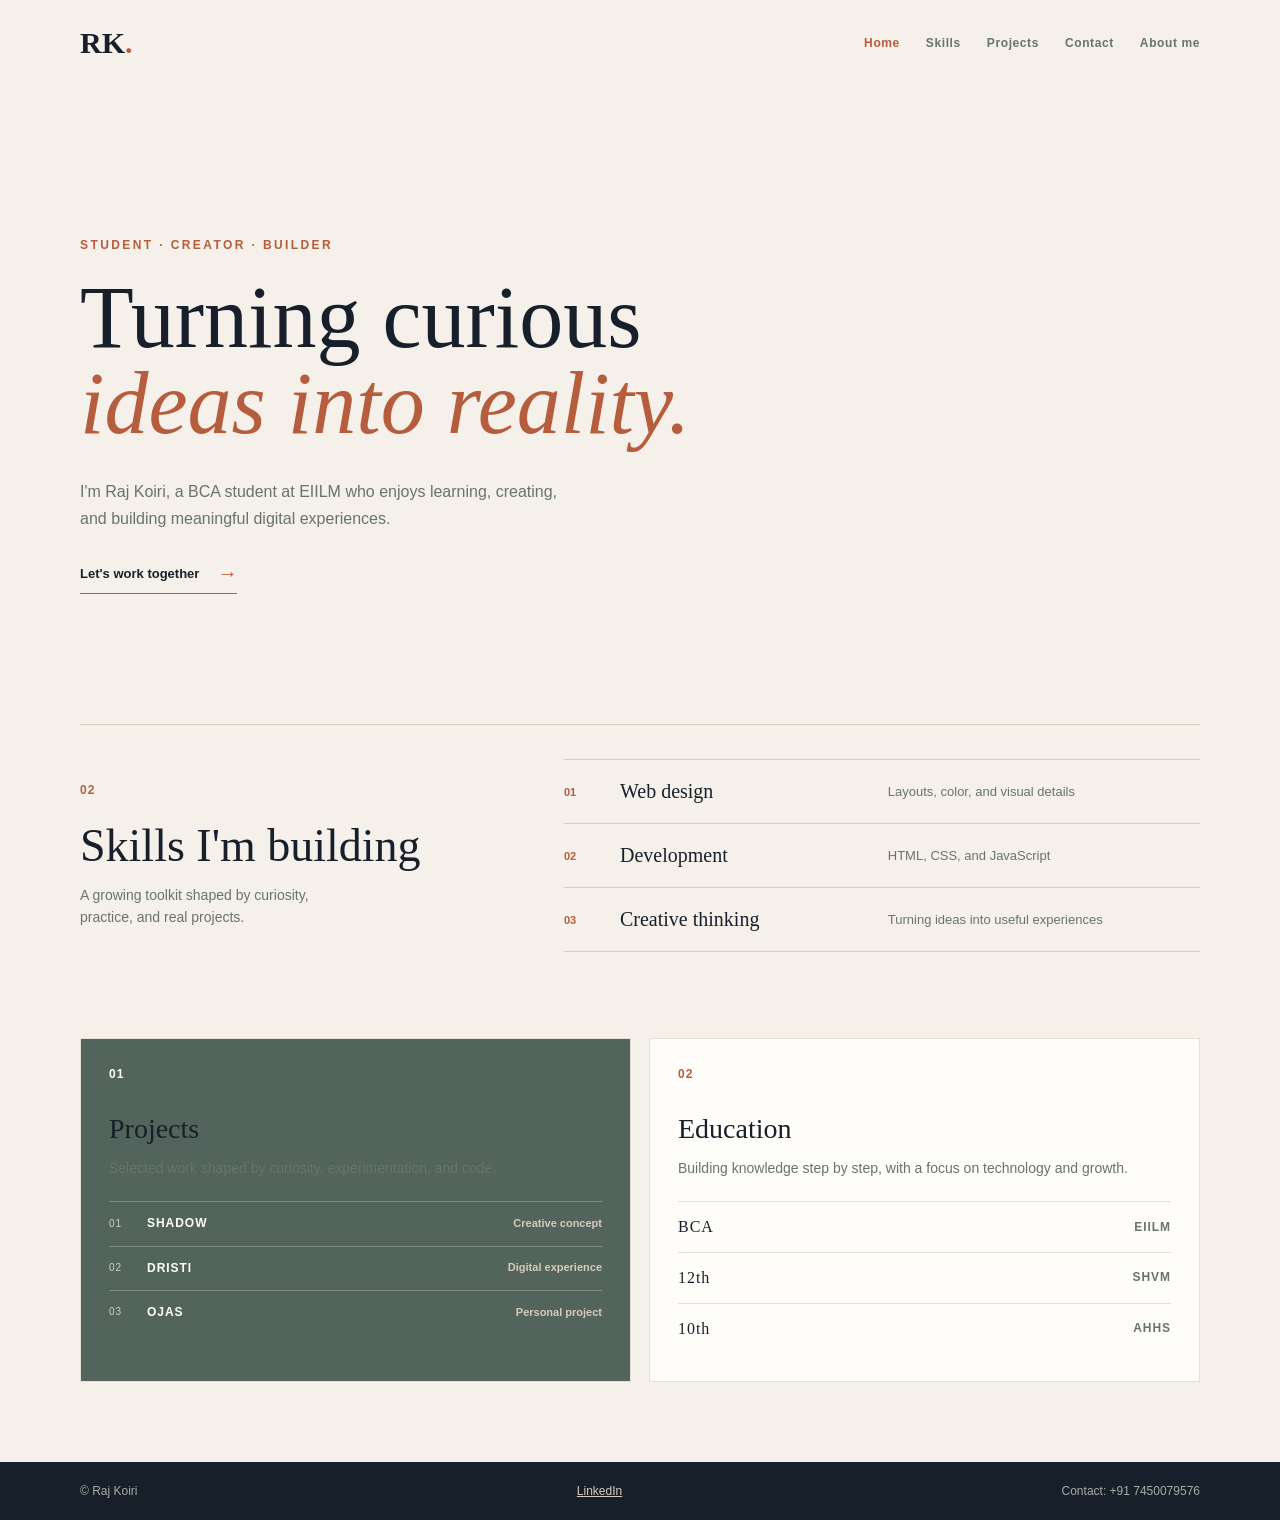
==== index.html @ f4d58a31 "Create portfolio website" ====
<!doctype html>
<html lang="en">
  <head>
    <meta charset="UTF-8" />
    <meta name="viewport" content="width=device-width, initial-scale=1.0" />
    <title>Portfolio</title>
    <link rel="stylesheet" href="style.css" />
  </head>
  <body class="home-page">
    <header class="site-header" id="home">
      <a class="brand" href="index.html">RK<span>.</span></a>
      <nav class="nav" aria-label="Main navigation">
        <a class="active" href="index.html#home" aria-current="page">Home</a>
        <a href="index.html#skills">Skills</a>
        <a href="index.html#projects">Projects</a>
        <a href="contact.html">Contact</a>
        <a href="index.html#about">About me</a>
      </nav>
    </header>
    <main>
      <section class="home-hero" id="about">
        <p class="eyebrow">STUDENT · CREATOR · BUILDER</p>
        <h1>Turning curious<br><em>ideas into reality.</em></h1>
        <p class="hero-copy">I'm Raj Koiri, a BCA student at EIILM who enjoys learning, creating, and building meaningful digital experiences.</p>
        <a class="hero-link" href="contact.html">Let's work together <span>&rarr;</span></a>
      </section>

      <section class="skills-section" id="skills" aria-labelledby="skills-title">
        <div class="skills-heading">
          <span class="card-number">02</span>
          <h2 id="skills-title">Skills I'm building</h2>
          <p>A growing toolkit shaped by curiosity, practice, and real projects.</p>
        </div>
        <div class="skills-list">
          <div class="skill-row"><span>01</span><strong>Web design</strong><em>Layouts, color, and visual details</em></div>
          <div class="skill-row"><span>02</span><strong>Development</strong><em>HTML, CSS, and JavaScript</em></div>
          <div class="skill-row"><span>03</span><strong>Creative thinking</strong><em>Turning ideas into useful experiences</em></div>
        </div>
      </section>

      <section class="card-grid" id="projects" aria-label="Portfolio highlights">
        <article class="home-card home-card-featured">
          <span class="card-number">01</span>
          <h2>Projects</h2>
          <p>Selected work shaped by curiosity, experimentation, and code.</p>
          <ul class="project-list">
            <li><span>01</span><strong>SHADOW</strong><em>Creative concept</em></li>
            <li><span>02</span><strong>DRISTI</strong><em>Digital experience</em></li>
            <li><span>03</span><strong>OJAS</strong><em>Personal project</em></li>
          </ul>
        </article>
        <article class="home-card">
          <span class="card-number">02</span>
          <h2>Education</h2>
          <p>Building knowledge step by step, with a focus on technology and growth.</p>
          <ul class="education-list">
            <li><strong>BCA</strong><span>EIILM</span></li>
            <li><strong>12th</strong><span>SHVM</span></li>
            <li><strong>10th</strong><span>AHHS</span></li>
          </ul>
        </article>
      </section>
    </main>

    <footer>
      <span>&copy; Raj Koiri</span>
      <a href="https://www.linkedin.com/in/raj-koiri-5b44403a2/">LinkedIn</a>
      <span>Contact: +91 7450079576</span>
    </footer>
  </body>
  <script src="script.js"></script>
</html>
---- style.css ----
body {
	margin: 0;
	padding: 0;
	scroll-behavior: smooth;
	background-color: #f2f2f2;
	color: #333333;
	font-family: Arial, sans-serif;
}


header {
	padding: 20px;
	background-color: #222222;
}



.nav {
	display: flex;
	justify-content: center;
	gap: 15px;
    position:sticky;
}


.nav button {
	border: none;
	padding: 10px 16px;
	border-radius: 4px;
	color: white;
	background-color: #444444;
	font-size: 15px;
	cursor: pointer;
}


.nav button:hover {
	background-color: #0077b6;
}

.card {
	display: flex;
	gap: 20px;
	max-width: 1000px;
	margin: 40px auto;
	padding: 20px;
}


.card  div {
	flex: 1;
	min-height: 220px;
	padding: 20px;
	border: 1px solid #dddddd;
	border-radius: 8px;
	background-color: white;
	box-shadow: 0 2px 6px #cccccc;
}


h1 {
	margin-top: 0;
	color: #0077b6;
	font-size: 24px;
}

p, li {
	font-size: 16px;
	line-height: 1.6;
}

li {
	margin-bottom: 8px;
}


footer {
	display: flex;
	justify-content: space-around;
	gap: 15px;
	padding: 20px;
	color: white;
	background-color: #222222;
	font-size: 14px;
	text-align: center;
}


.nav {
		align-items: center;
}

.nav button {
		width: 150px;
}

.card {
		margin: 20px 10px;
		padding: 10px;
        position: relative;
        left: 17%;
}

footer {
		align-items: center;
        position: relative;
            top: 27vh;
}

/* Contact page */
.contact-page {
	min-height: 100vh;
	box-sizing: border-box;
	padding: 48px 24px;
	color: #17202a;
	font-family: Georgia, 'Times New Roman', serif;
	background: #f5f1ea;
}

.contact-shell {
	display: grid;
	grid-template-columns: minmax(280px, 0.9fr) minmax(320px, 1.1fr);
	gap: clamp(40px, 8vw, 120px);
	width: min(1060px, 100%);
	margin: 0 auto;
	padding: clamp(28px, 6vw, 76px);
	box-sizing: border-box;
	background: #fffdf9;
	border: 1px solid #e7dfd3;
	box-shadow: 18px 18px 0 #d8cbbb;
}

.contact-intro {
	display: flex;
	flex-direction: column;
	justify-content: center;
}

.back-link {
	width: fit-content;
	margin-bottom: clamp(56px, 9vw, 110px);
	color: #52645b;
	font-family: Arial, sans-serif;
	font-size: 13px;
	font-weight: bold;
	letter-spacing: 0.05em;
	text-decoration: none;
}

.back-link:hover { color: #b55d3d; }

.eyebrow {
	margin: 0 0 18px;
	color: #b55d3d;
	font-family: Arial, sans-serif;
	font-size: 12px;
	font-weight: bold;
	letter-spacing: 0.2em;
}

.contact-intro h1 {
	margin: 0;
	color: #17202a;
	font-size: clamp(42px, 5vw, 70px);
	font-weight: normal;
	line-height: 0.98;
}

.contact-intro h1 em {
	color: #b55d3d;
	font-weight: normal;
}

.intro-copy {
	max-width: 360px;
	margin: 28px 0 44px;
	color: #68736d;
	font-family: Arial, sans-serif;
	font-size: 15px;
	line-height: 1.7;
}

.contact-detail {
	display: flex;
	align-items: center;
	gap: 14px;
	font-family: Arial, sans-serif;
}

.detail-icon {
	display: grid;
	place-items: center;
	width: 38px;
	height: 38px;
	color: #fffdf9;
	background: #52645b;
	border-radius: 50%;
	font-size: 18px;
}

.detail-label {
	display: block;
	margin-bottom: 4px;
	color: #9a9b91;
	font-size: 11px;
	letter-spacing: 0.08em;
	text-transform: uppercase;
}

.contact-detail a {
	color: #17202a;
	font-size: 14px;
	text-decoration: none;
}

.contact-detail a:hover { color: #b55d3d; }

.contact-form {
	align-self: center;
	padding: clamp(26px, 4vw, 48px);
	background: #f5f1ea;
	font-family: Arial, sans-serif;
}

.form-heading {
	display: flex;
	align-items: baseline;
	gap: 14px;
	margin-bottom: 34px;
}

.form-heading span {
	color: #b55d3d;
	font-size: 12px;
	font-weight: bold;
	letter-spacing: 0.12em;
}

.form-heading h2 {
	margin: 0;
	color: #17202a;
	font-family: Georgia, 'Times New Roman', serif;
	font-size: 26px;
	font-weight: normal;
}

.contact-form label {
	display: block;
	margin: 22px 0 8px;
	color: #52645b;
	font-size: 12px;
	font-weight: bold;
	letter-spacing: 0.05em;
}

.contact-form input,
.contact-form textarea {
	width: 100%;
	box-sizing: border-box;
	padding: 13px 0;
	color: #17202a;
	background: transparent;
	border: 0;
	border-bottom: 1px solid #cfc7ba;
	outline: none;
	font: 15px Arial, sans-serif;
	resize: vertical;
}

.contact-form textarea { min-height: 92px; }

.contact-form input:focus,
.contact-form textarea:focus { border-bottom-color: #b55d3d; }

.contact-form input::placeholder,
.contact-form textarea::placeholder { color: #aaa69e; }

.contact-form button {
	display: flex;
	align-items: center;
	justify-content: space-between;
	width: 100%;
	margin-top: 34px;
	padding: 15px 18px;
	color: #fffdf9;
	background: #b55d3d;
	border: 0;
	cursor: pointer;
	font: bold 13px Arial, sans-serif;
	letter-spacing: 0.05em;
	transition: background 180ms ease, transform 180ms ease;
}

.contact-form button:hover {
	background: #8f432b;
	transform: translateY(-2px);
}

.contact-form button span { font-size: 20px; font-weight: normal; }

@media (max-width: 700px) {
	.contact-page { padding: 20px 14px 34px; }

	.contact-shell {
		grid-template-columns: 1fr;
		gap: 42px;
		padding: 28px 22px;
		box-shadow: 10px 10px 0 #d8cbbb;
	}

	.back-link { margin-bottom: 54px; }
	.intro-copy { margin-bottom: 30px; }
}

/* Home page */
.home-page {
	min-height: 100vh;
	color: #17202a;
	background: #f5f1ea;
	font-family: Arial, sans-serif;
}

.home-page .site-header {
	display: flex;
	align-items: center;
	justify-content: space-between;
	max-width: 1120px;
	margin: 0 auto;
	padding: 26px 28px;
	background: transparent;
}

.home-page #home,
.home-page #about,
.home-page #skills,
.home-page #projects {
	scroll-margin-top: 24px;
}

.brand {
	color: #17202a;
	font-family: Georgia, 'Times New Roman', serif;
	font-size: 30px;
	font-weight: bold;
	text-decoration: none;
}

.brand span { color: #b55d3d; }

.home-page .nav {
	display: flex;
	align-items: center;
	gap: 26px;
	position: static;
}

.home-page .nav a {
	color: #68736d;
	font-size: 12px;
	font-weight: bold;
	letter-spacing: 0.05em;
	text-decoration: none;
}

.home-page .nav a:hover,
.home-page .nav a.active { color: #b55d3d; }

.home-page main {
	width: min(1120px, calc(100% - 56px));
	margin: 0 auto;
}

.home-hero {
	max-width: 680px;
	padding: clamp(70px, 12vw, 150px) 0 clamp(74px, 11vw, 130px);
}

.home-hero .eyebrow {
	margin-bottom: 20px;
}

.home-hero h1 {
	margin: 0;
	color: #17202a;
	font-family: Georgia, 'Times New Roman', serif;
	font-size: clamp(48px, 7vw, 88px);
	font-weight: normal;
	line-height: 0.98;
}

.home-hero h1 em {
	color: #b55d3d;
	font-weight: normal;
}

.hero-copy {
	max-width: 480px;
	margin: 30px 0;
	color: #68736d;
	font-size: 16px;
	line-height: 1.7;
}

.hero-link {
	display: inline-flex;
	align-items: center;
	gap: 18px;
	padding-bottom: 8px;
	color: #17202a;
	border-bottom: 1px solid #b55d3d;
	font-size: 13px;
	font-weight: bold;
	text-decoration: none;
}

.hero-link span {
	color: #b55d3d;
	font-size: 20px;
}

.hero-link:hover { color: #b55d3d; }

.skills-section {
	display: grid;
	grid-template-columns: minmax(220px, 0.75fr) 1.25fr;
	gap: clamp(30px, 8vw, 110px);
	align-items: center;
	padding: 34px 0 86px;
	border-top: 1px solid #d8cbbb;
}

.skills-heading .card-number { margin-bottom: 22px; }

.skills-heading h2 {
	margin: 0 0 12px;
	color: #17202a;
	font-family: Georgia, 'Times New Roman', serif;
	font-size: clamp(30px, 4vw, 46px);
	font-weight: normal;
}

.skills-heading p {
	max-width: 280px;
	margin: 0;
	color: #68736d;
	font-size: 14px;
	line-height: 1.6;
}

.skills-list { border-top: 1px solid #d8cbbb; }

.skill-row {
	display: grid;
	grid-template-columns: 38px minmax(130px, 0.8fr) 1fr;
	gap: 18px;
	align-items: center;
	padding: 20px 0;
	border-bottom: 1px solid #d8cbbb;
}

.skill-row span {
	color: #b55d3d;
	font-size: 11px;
	font-weight: bold;
}

.skill-row strong {
	color: #17202a;
	font-family: Georgia, 'Times New Roman', serif;
	font-size: 20px;
	font-weight: normal;
}

.skill-row em {
	color: #68736d;
	font-size: 13px;
	font-style: normal;
}

.card-grid {
	display: grid;
	grid-template-columns: repeat(2, 1fr);
	gap: 18px;
	padding-bottom: 80px;
}

.home-card {
	min-height: 260px;
	padding: 28px;
	box-sizing: border-box;
	background: #fffdf9;
	border: 1px solid #e7dfd3;
	transition: transform 180ms ease, box-shadow 180ms ease;
}

.home-card:hover {
	transform: translateY(-5px);
	box-shadow: 10px 10px 0 #d8cbbb;
}

.home-card-featured { background: #52645b; }

.card-number {
	display: block;
	margin-bottom: 32px;
	color: #b55d3d;
	font-size: 12px;
	font-weight: bold;
	letter-spacing: 0.1em;
}

.home-card-featured .card-number,
.home-card-featured h2,
.home-card-featured p,
.home-card-featured li { color: #fffdf9; }

.home-card h2 {
	margin: 0 0 12px;
	color: #17202a;
	font-family: Georgia, 'Times New Roman', serif;
	font-size: 28px;
	font-weight: normal;
}

.home-card p {
	margin: 0 0 22px;
	color: #68736d;
	font-size: 14px;
	line-height: 1.6;
}

.home-card ul {
	margin: 0;
	padding: 0;
	list-style: none;
}

.home-card li {
	margin-bottom: 9px;
	color: #52645b;
	font-size: 12px;
	font-weight: bold;
	letter-spacing: 0.08em;
}

.project-list,
.education-list {
	display: grid;
	gap: 0;
}

.project-list li,
.education-list li {
	display: grid;
	align-items: center;
	margin: 0;
	padding: 12px 0;
	border-top: 1px solid rgba(255, 253, 249, 0.28);
}

.project-list li { grid-template-columns: 28px 1fr auto; gap: 10px; }

.project-list li span {
	color: #d8cbbb;
	font-size: 10px;
	font-weight: normal;
}

.project-list li strong {
	color: #fffdf9;
	font-size: 12px;
	letter-spacing: 0.08em;
}

.project-list li em {
	color: #d8cbbb;
	font-size: 11px;
	font-style: normal;
	letter-spacing: 0;
}

.education-list li {
	grid-template-columns: 1fr auto;
	border-color: #e7dfd3;
}

.education-list li strong {
	color: #17202a;
	font-family: Georgia, 'Times New Roman', serif;
	font-size: 16px;
	font-weight: normal;
}

.education-list li span {
	color: #68736d;
	font-size: 12px;
}

.skill-tags {
	display: flex;
	flex-wrap: wrap;
	gap: 8px;
}

.skill-tags span {
	padding: 8px 10px;
	color: #52645b;
	background: #f5f1ea;
	font-size: 11px;
}

.home-page footer {
	position: static;
	display: flex;
	justify-content: space-between;
	max-width: none;
	margin-top: 0;
	padding: 22px max(28px, calc((100% - 1120px) / 2));
	color: #a9aca5;
	background: #17202a;
	font-size: 12px;
	text-align: left;
}

.home-page footer a { color: #d8cbbb; }

@media (max-width: 700px) {
	.home-page .site-header {
		align-items: flex-start;
		gap: 20px;
		padding: 22px 20px;
	}

	.home-page .nav {
		flex-wrap: wrap;
		justify-content: flex-end;
		gap: 12px 16px;
	}

	.home-page main { width: min(100% - 40px, 560px); }
	.home-hero { padding: 70px 0 82px; }
	.skills-section { grid-template-columns: 1fr; gap: 34px; padding-bottom: 70px; }
	.skill-row { grid-template-columns: 30px 1fr; gap: 12px; }
	.skill-row em { grid-column: 2; }
	.card-grid { grid-template-columns: 1fr; }

	.home-page footer {
		flex-wrap: wrap;
		gap: 10px 20px;
		padding: 20px;
	}
}
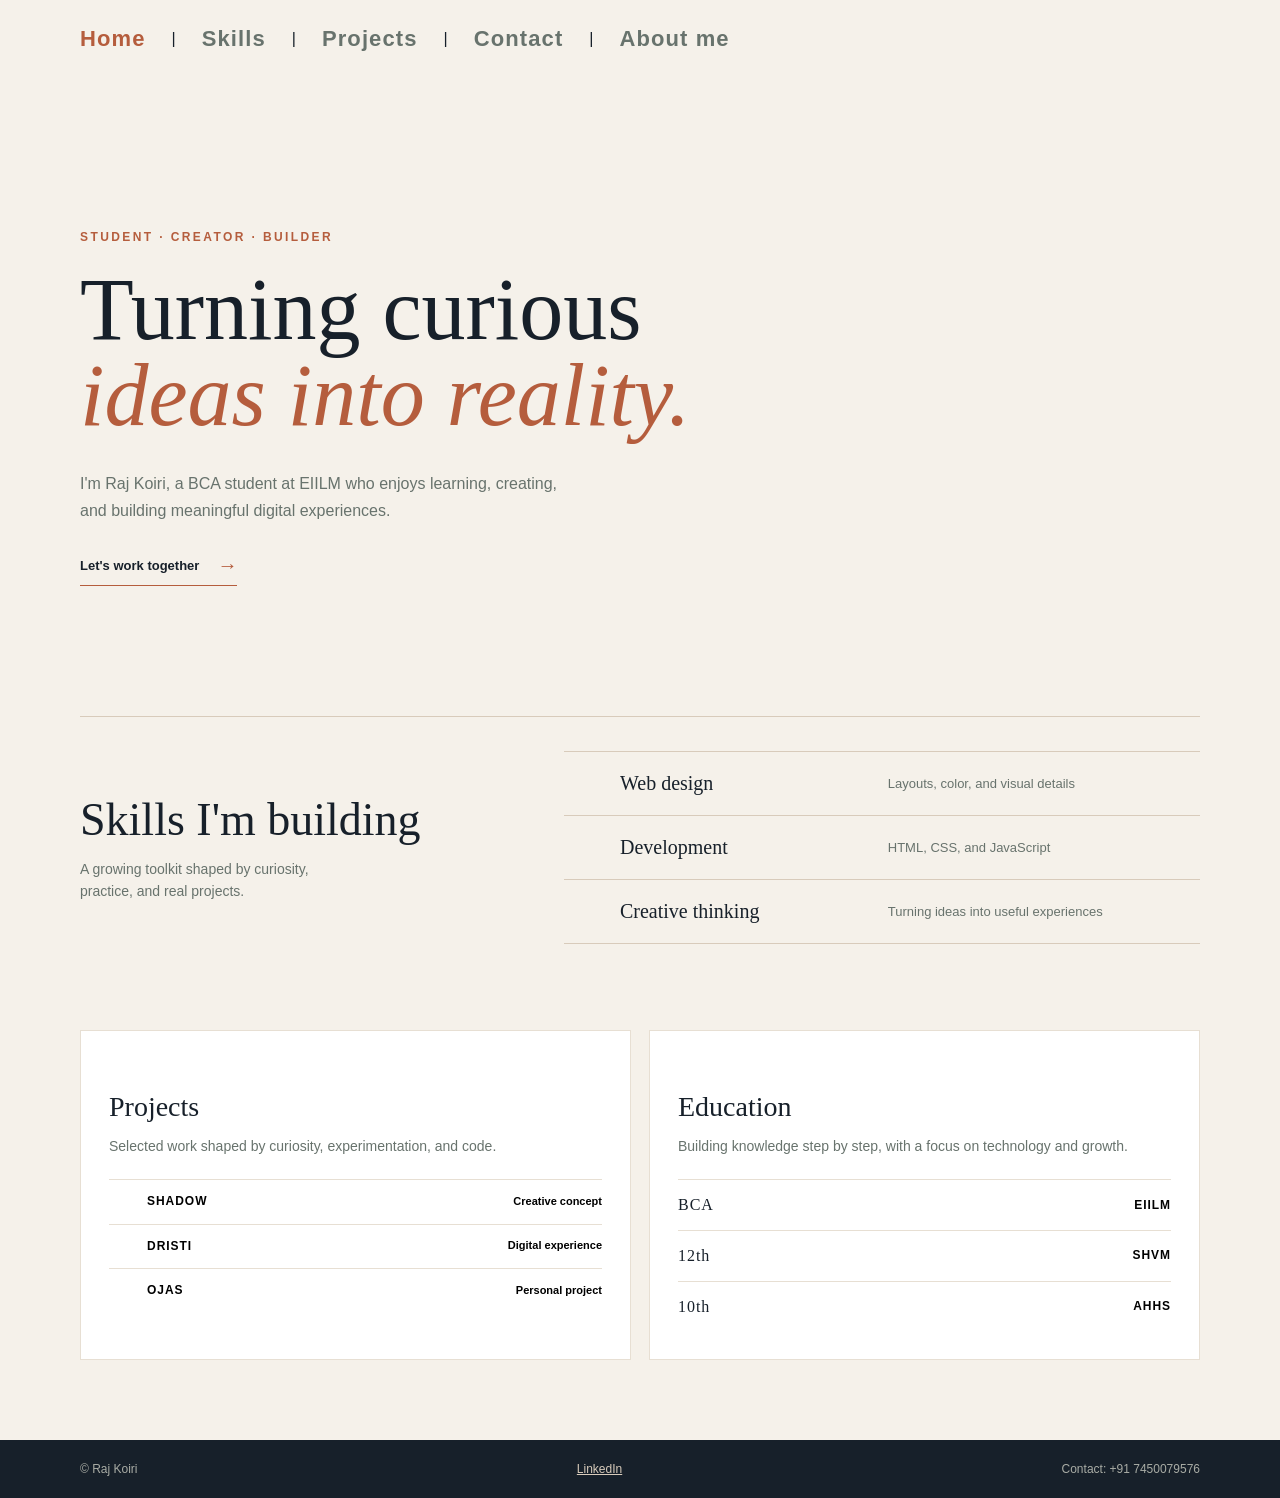
==== commit d139c761: "Match portfolio cards to white theme" ====
--- a/index.html
+++ b/index.html
@@ -8,12 +8,16 @@
   </head>
   <body class="home-page">
     <header class="site-header" id="home">
-      <a class="brand" href="index.html">RK<span>.</span></a>
+      
       <nav class="nav" aria-label="Main navigation">
         <a class="active" href="index.html#home" aria-current="page">Home</a>
+        <span class="nav-separator" aria-hidden="true">|</span>
         <a href="index.html#skills">Skills</a>
+        <span class="nav-separator" aria-hidden="true">|</span>
         <a href="index.html#projects">Projects</a>
+        <span class="nav-separator" aria-hidden="true">|</span>
         <a href="contact.html">Contact</a>
+        <span class="nav-separator" aria-hidden="true">|</span>
         <a href="index.html#about">About me</a>
       </nav>
     </header>
@@ -27,30 +31,30 @@
 
       <section class="skills-section" id="skills" aria-labelledby="skills-title">
         <div class="skills-heading">
-          <span class="card-number">02</span>
+          
           <h2 id="skills-title">Skills I'm building</h2>
           <p>A growing toolkit shaped by curiosity, practice, and real projects.</p>
         </div>
         <div class="skills-list">
-          <div class="skill-row"><span>01</span><strong>Web design</strong><em>Layouts, color, and visual details</em></div>
-          <div class="skill-row"><span>02</span><strong>Development</strong><em>HTML, CSS, and JavaScript</em></div>
-          <div class="skill-row"><span>03</span><strong>Creative thinking</strong><em>Turning ideas into useful experiences</em></div>
+          <div class="skill-row"><span></span><strong>Web design</strong><em>Layouts, color, and visual details</em></div>
+          <div class="skill-row"><span></span><strong>Development</strong><em>HTML, CSS, and JavaScript</em></div>
+          <div class="skill-row"><span></span><strong>Creative thinking</strong><em>Turning ideas into useful experiences</em></div>
         </div>
       </section>
 
       <section class="card-grid" id="projects" aria-label="Portfolio highlights">
         <article class="home-card home-card-featured">
-          <span class="card-number">01</span>
+          <span class="card-number"></span>
           <h2>Projects</h2>
           <p>Selected work shaped by curiosity, experimentation, and code.</p>
           <ul class="project-list">
-            <li><span>01</span><strong>SHADOW</strong><em>Creative concept</em></li>
-            <li><span>02</span><strong>DRISTI</strong><em>Digital experience</em></li>
-            <li><span>03</span><strong>OJAS</strong><em>Personal project</em></li>
+            <li><span></span><strong>SHADOW</strong><em>Creative concept</em></li>
+            <li><span></span><strong>DRISTI</strong><em>Digital experience</em></li>
+            <li><span></span><strong>OJAS</strong><em>Personal project</em></li>
           </ul>
         </article>
-        <article class="home-card">
-          <span class="card-number">02</span>
+        <article class="home-card home-card-education">
+          <span class="card-number"></span>
           <h2>Education</h2>
           <p>Building knowledge step by step, with a focus on technology and growth.</p>
           <ul class="education-list">
--- a/style.css
+++ b/style.css
@@ -357,7 +357,7 @@
 
 .home-page .nav a {
 	color: #68736d;
-	font-size: 12px;
+	font-size:22px;
 	font-weight: bold;
 	letter-spacing: 0.05em;
 	text-decoration: none;
@@ -499,7 +499,8 @@
 	box-shadow: 10px 10px 0 #d8cbbb;
 }
 
-.home-card-featured { background: #52645b; }
+.home-card-featured,
+.home-card-education { background: #ffffff; }
 
 .card-number {
 	display: block;
@@ -513,7 +514,16 @@
 .home-card-featured .card-number,
 .home-card-featured h2,
 .home-card-featured p,
-.home-card-featured li { color: #fffdf9; }
+.home-card-featured li,
+.home-card-featured .project-list span,
+.home-card-featured .project-list strong,
+.home-card-featured .project-list em { color: #000000; }
+
+.home-card-education .card-number,
+.home-card-education h2,
+.home-card-education p,
+.home-card-education li,
+.home-card-education .education-list span { color: #000000; }
 
 .home-card h2 {
 	margin: 0 0 12px;
@@ -559,22 +569,26 @@
 	border-top: 1px solid rgba(255, 253, 249, 0.28);
 }
 
-.project-list li { grid-template-columns: 28px 1fr auto; gap: 10px; }
+.project-list li {
+	grid-template-columns: 28px 1fr auto;
+	gap: 10px;
+	border-color: #e7dfd3;
+}
 
 .project-list li span {
-	color: #d8cbbb;
+	color: #000000;
 	font-size: 10px;
 	font-weight: normal;
 }
 
 .project-list li strong {
-	color: #fffdf9;
+	color: #000000;
 	font-size: 12px;
 	letter-spacing: 0.08em;
 }
 
 .project-list li em {
-	color: #d8cbbb;
+	color: #000000;
 	font-size: 11px;
 	font-style: normal;
 	letter-spacing: 0;
